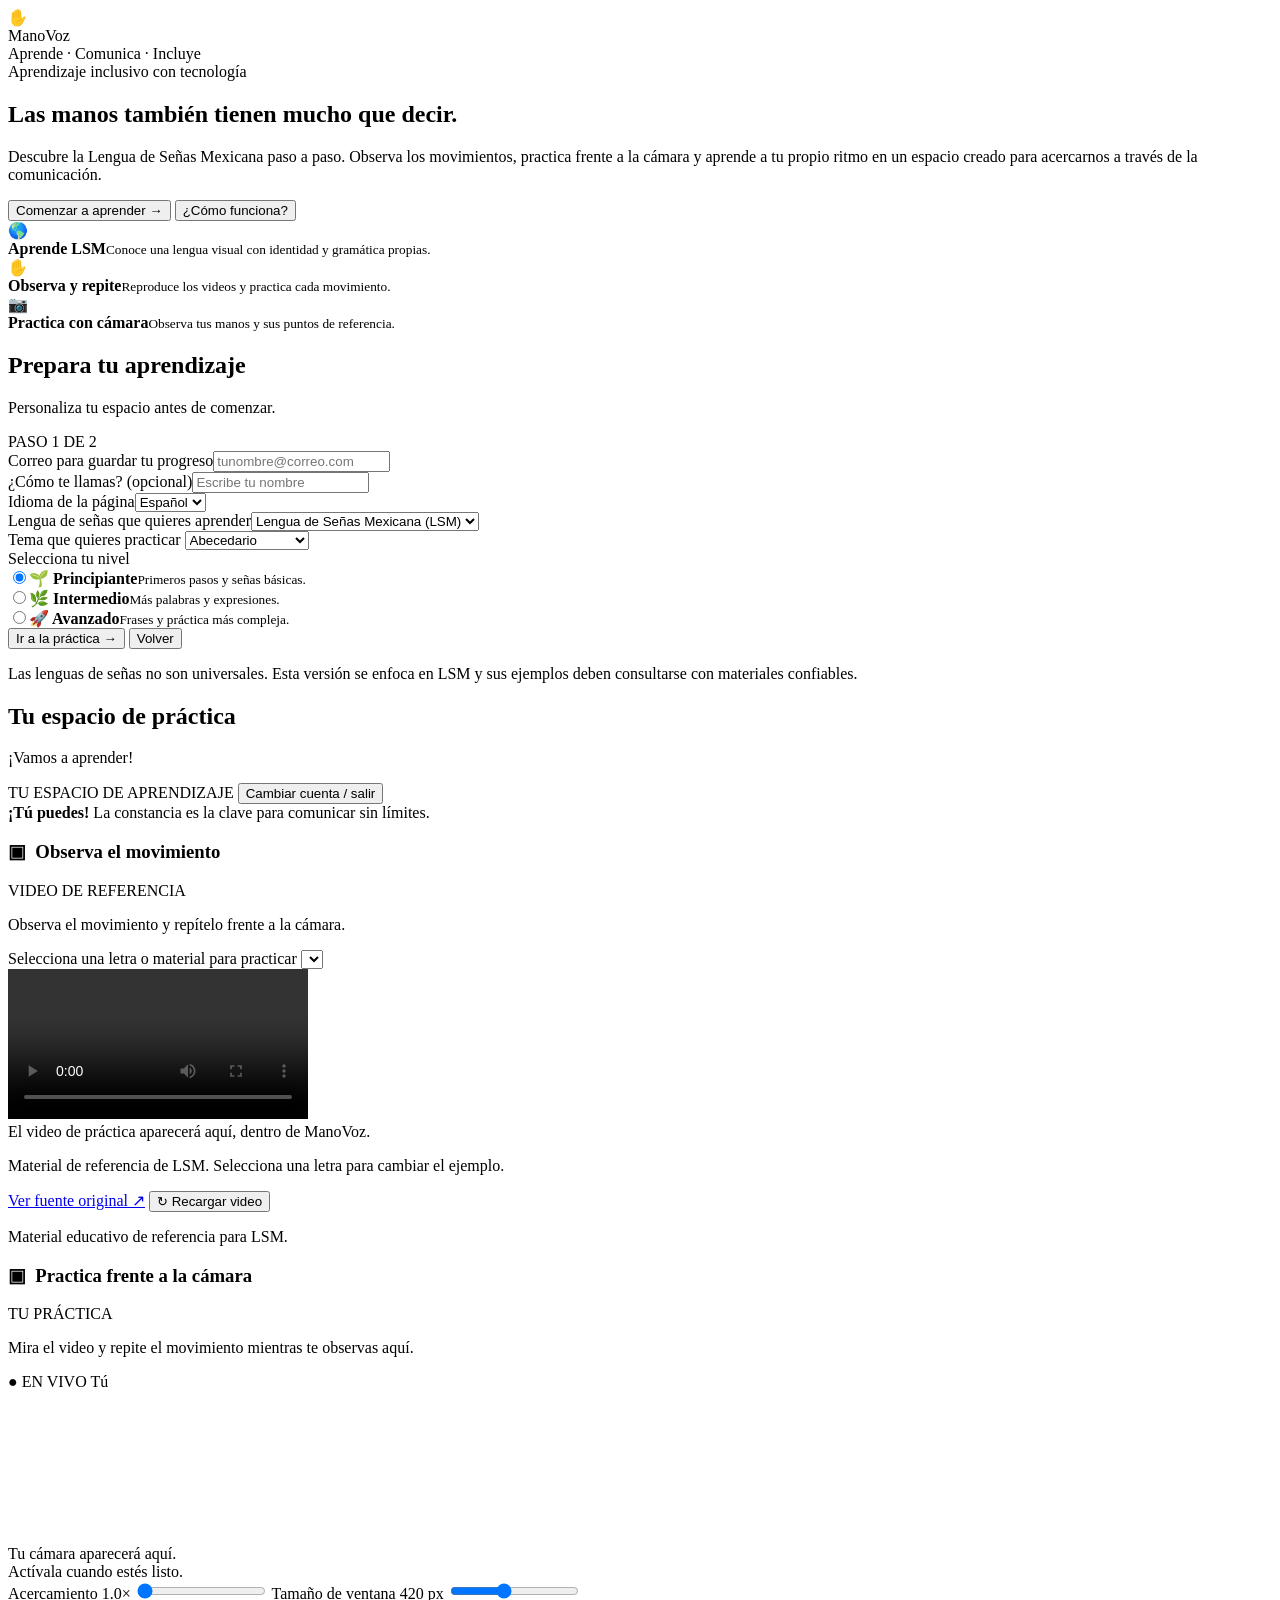
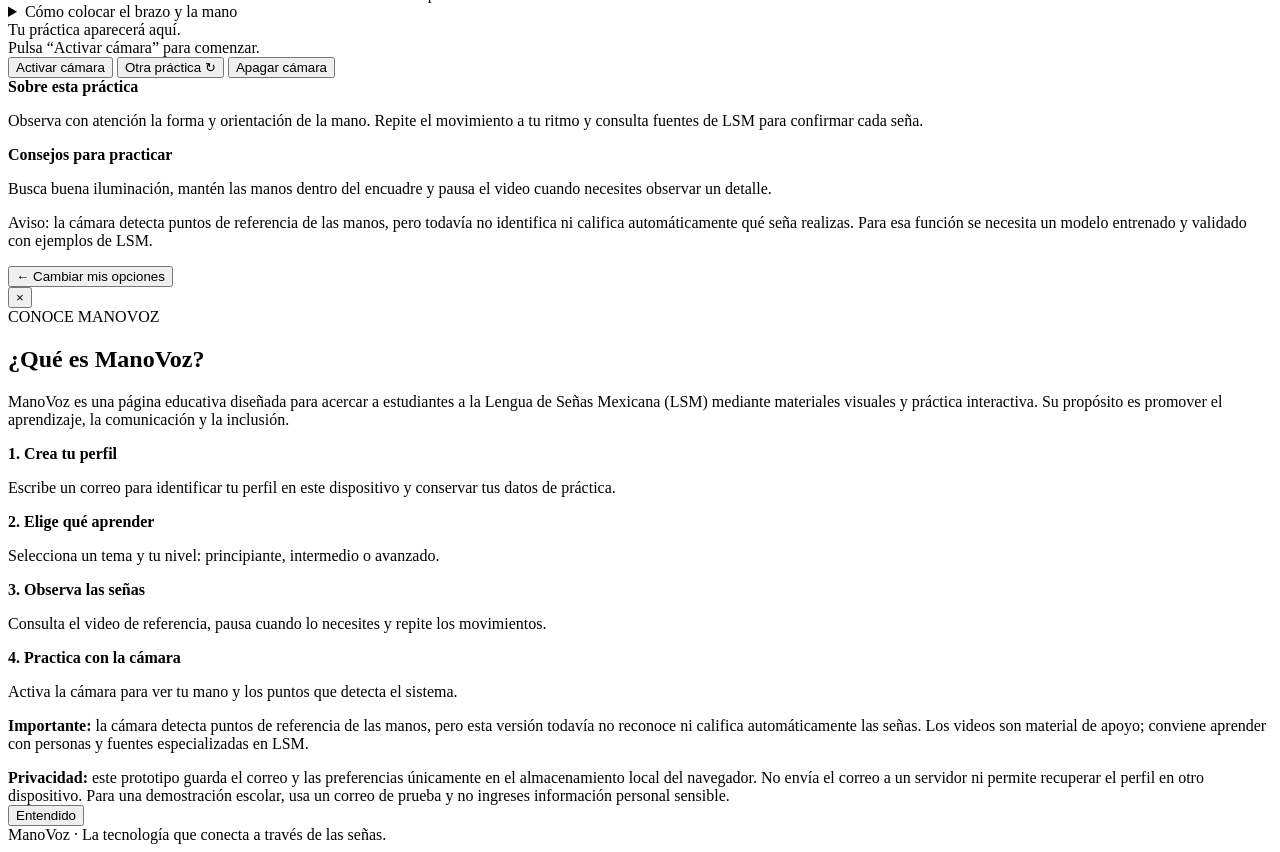
==== index.html @ ef433956 "Rename Index.html to index.html" ====
<!DOCTYPE html>
<html lang="es">
<head>
<meta charset="UTF-8">
<meta name="viewport" content="width=device-width, initial-scale=1.0">
<meta name="theme-color" content="#3B261B">
<title>ManoVoz | Aprende lengua de señas</title>
<link rel="stylesheet" href="estilos.css">
</head>
<body>
<!-- Todo el contenido de la página queda dentro de este bloque. -->
<main class="shell">

<header class="topbar">
  <div class="brand">
    <div class="brand-mark">✋</div>
    <div>Mano<span>Voz</span></div>
  </div>
  <div class="top-tag">Aprende · Comunica · Incluye</div>
</header>

<!-- Primera pantalla que ve quien entra a ManoVoz. -->
<section id="home" class="view">
  <div class="hero">
    <div class="eyebrow"><span class="dot"></span> Aprendizaje inclusivo con tecnología</div>
    <h1>Las manos también tienen <span>mucho que decir.</span></h1>
    <p class="hero-copy">Descubre la Lengua de Señas Mexicana paso a paso. Observa los movimientos, practica frente a la cámara y aprende a tu propio ritmo en un espacio creado para acercarnos a través de la comunicación.</p>
    <div class="hero-actions">
      <button class="btn btn-primary" id="goSetup">Comenzar a aprender <span>→</span></button>
      <button class="btn btn-ghost" id="howWorks">¿Cómo funciona?</button>
    </div>
  </div>

  <div class="hero-bottom">
    <div class="feature"><div class="feature-icon">🌎</div><div><strong>Aprende LSM</strong><small>Conoce una lengua visual con identidad y gramática propias.</small></div></div>
    <div class="feature"><div class="feature-icon">✋</div><div><strong>Observa y repite</strong><small>Reproduce los videos y practica cada movimiento.</small></div></div>
    <div class="feature"><div class="feature-icon">📷</div><div><strong>Practica con cámara</strong><small>Observa tus manos y sus puntos de referencia.</small></div></div>
  </div>
</section>

<!-- Los datos se piden aquí y se guardan en el navegador. -->
<section id="setup" class="panel view hidden">
  <div class="panel-head">
    <div><h2>Prepara tu aprendizaje</h2><p class="sub">Personaliza tu espacio antes de comenzar.</p></div>
    <span class="step-pill">PASO 1 DE 2</span>
  </div>

  <div class="form-grid">
    <div class="field"><label for="email">Correo para guardar tu progreso</label><input id="email" type="email" placeholder="tunombre@correo.com" autocomplete="email" required></div>
    <div class="field"><label for="name">¿Cómo te llamas? (opcional)</label><input id="name" type="text" placeholder="Escribe tu nombre" autocomplete="given-name"></div>
    <div class="field"><label for="uiLanguage">Idioma de la página</label><select id="uiLanguage"><option>Español</option><option>English</option></select></div>
    <div class="field"><label for="signLanguage">Lengua de señas que quieres aprender</label><select id="signLanguage"><option>Lengua de Señas Mexicana (LSM)</option></select></div>
    <div class="field"><label for="topic">Tema que quieres practicar</label>
      <select id="topic">
        <option>Abecedario</option>
        <option>Números</option>
        <option>Saludos</option>
        <option>Palabras básicas</option>
        <option>Frases</option>
      </select>
    </div>
  </div>

  <div class="level-block">
    <label class="level-title">Selecciona tu nivel</label>
    <div class="levels">
      <div class="level-option"><input type="radio" name="level" id="beginner" value="Principiante" checked><label for="beginner"><span><strong>🌱 Principiante</strong><small>Primeros pasos y señas básicas.</small></span></label></div>
      <div class="level-option"><input type="radio" name="level" id="intermediate" value="Intermedio"><label for="intermediate"><span><strong>🌿 Intermedio</strong><small>Más palabras y expresiones.</small></span></label></div>
      <div class="level-option"><input type="radio" name="level" id="advanced" value="Avanzado"><label for="advanced"><span><strong>🚀 Avanzado</strong><small>Frases y práctica más compleja.</small></span></label></div>
    </div>
  </div>

  <div class="actions-row">
    <button class="btn btn-primary" id="start">Ir a la práctica →</button>
    <button class="btn btn-ghost" id="backHome">Volver</button>
  </div>
  <p class="disclaimer">Las lenguas de señas no son universales. Esta versión se enfoca en LSM y sus ejemplos deben consultarse con materiales confiables.</p>
</section>

<!-- En esta sección se muestran el material y la cámara. -->
<section id="practice" class="view hidden">
  <div class="panel-head practice-head">
    <div><h2 id="practiceTitle">Tu espacio de práctica</h2><p class="sub" id="welcome">¡Vamos a aprender!</p></div>
    <div class="account-actions">
      <span class="step-pill">TU ESPACIO DE APRENDIZAJE</span>
      <button class="btn btn-ghost" id="changeAccount" type="button">Cambiar cuenta / salir</button>
    </div>
  </div>

  <div class="panel encouragement">
    <strong>¡Tú puedes!</strong>
    <span>La constancia es la clave para comunicar sin límites.</span>
  </div>

  <div class="learning-grid">
    <article class="guide-card reference-card">
      <div class="guide-head"><h3>▣ &nbsp;Observa el movimiento</h3><span class="tag">VIDEO DE REFERENCIA</span></div>
      <p class="guide-description" id="guideText">Observa el movimiento y repítelo frente a la cámara.</p>
      <div class="field reference-picker">
        <label for="practiceItem">Selecciona una letra o material para practicar</label>
        <select id="practiceItem" aria-label="Seleccionar material de LSM"></select>
      </div>
      <div class="resource-frame">
        <video id="referenceVideo" class="reference-video" controls playsinline preload="metadata">Tu navegador no puede reproducir este video.</video>
        <iframe id="referenceFrame" title="Video de aprendizaje de Lengua de Señas Mexicana" loading="lazy" allow="accelerometer; autoplay; clipboard-write; encrypted-media; gyroscope; picture-in-picture; web-share" referrerpolicy="strict-origin-when-cross-origin" allowfullscreen hidden></iframe>
        <div class="frame-fallback" id="frameFallback">El video de práctica aparecerá aquí, dentro de ManoVoz.</div>
      </div>
      <p class="demo-caption" id="demoCaption">Material de referencia de LSM. Selecciona una letra para cambiar el ejemplo.</p>
      <div class="demo-controls">
        <a class="btn btn-primary" id="openReference" href="https://www.educacionincluyente.org/" target="_blank" rel="noopener">Ver fuente original ↗</a>
        <button class="btn btn-ghost" id="reloadReference" type="button">↻ Recargar video</button>
      </div>
      <p class="source-credit" id="sourceCredit">Material educativo de referencia para LSM.</p>
    </article>

    <article class="camera-card call-card">
      <div class="guide-head"><h3>▣ &nbsp;Practica frente a la cámara</h3><span class="tag">TU PRÁCTICA</span></div>
      <p class="guide-description">Mira el video y repite el movimiento mientras te observas aquí.</p>
      <div class="camera-stage" id="cameraStage">
        <div class="call-label">● EN VIVO <span>Tú</span></div>
        <video id="video" autoplay playsinline muted></video>
        <canvas id="overlay"></canvas>
        <div id="placeholder" class="placeholder">Tu cámara aparecerá aquí.<br>Actívala cuando estés listo.</div>
      </div>
      <div class="camera-adjustments">
        <label for="cameraZoom">Acercamiento <output id="zoomValue">1.0×</output></label>
        <input id="cameraZoom" type="range" min="1" max="2.5" step="0.1" value="1">
        <label for="cameraHeight">Tamaño de ventana <output id="heightValue">420 px</output></label>
        <input id="cameraHeight" type="range" min="280" max="620" step="10" value="420">
      </div>
      <details class="position-guide">
        <summary>Cómo colocar el brazo y la mano</summary>
        <p>Procura mantener el hombro, el codo, la muñeca y la mano dentro del encuadre. La imagen es una referencia general; cada seña puede necesitar una posición distinta.</p>
        <img class="arm-guide" src="https://www.clipartmax.com/png/middle/43-434229_arm-clip-art.png" alt="Ilustración de un brazo doblado con la mano abierta y los dedos extendidos" loading="lazy">
        <a class="guide-image-link" href="https://www.clipartmax.com/png/middle/43-434229_arm-clip-art.png" target="_blank" rel="noopener">Abrir imagen para guardarla ↗</a>
        <small class="guide-image-credit">Imagen de referencia: <a href="https://www.clipartmax.com/middle/m2i8H7i8Z5G6H7H7_arm-clip-art/" target="_blank" rel="noopener">ClipartMax</a>.</small>
      </details>
      <div class="subtitle" id="subtitle" aria-live="polite">Tu práctica aparecerá aquí.</div>
      <div class="status" id="status">Pulsa “Activar cámara” para comenzar.</div>
      <div class="camera-actions">
        <button class="btn btn-primary" id="activate">Activar cámara</button>
        <button class="btn btn-ghost" id="newChallenge" type="button">Otra práctica ↻</button>
        <button class="btn btn-ghost" id="stop">Apagar cámara</button>
      </div>
    </article>
  </div>

  <div class="panel tips-panel">
    <div><strong>Sobre esta práctica</strong><p class="disclaimer">Observa con atención la forma y orientación de la mano. Repite el movimiento a tu ritmo y consulta fuentes de LSM para confirmar cada seña.</p></div>
    <div><strong>Consejos para practicar</strong><p class="disclaimer">Busca buena iluminación, mantén las manos dentro del encuadre y pausa el video cuando necesites observar un detalle.</p></div>
  </div>

  <p class="disclaimer">Aviso: la cámara detecta puntos de referencia de las manos, pero todavía no identifica ni califica automáticamente qué seña realizas. Para esa función se necesita un modelo entrenado y validado con ejemplos de LSM.</p>
  <button class="back-link" id="backSetup">← Cambiar mis opciones</button>
</section>

<div class="how-overlay hidden" id="howModal" role="dialog" aria-modal="true" aria-labelledby="howTitle">
  <section class="how-modal">
    <button class="how-close" id="closeHow" type="button" aria-label="Cerrar">×</button>
    <div class="eyebrow"><span class="dot"></span> CONOCE MANOVOZ</div>
    <h2 id="howTitle">¿Qué es ManoVoz?</h2>
    <p>ManoVoz es una página educativa diseñada para acercar a estudiantes a la Lengua de Señas Mexicana (LSM) mediante materiales visuales y práctica interactiva. Su propósito es promover el aprendizaje, la comunicación y la inclusión.</p>
    <div class="how-steps">
      <div class="how-step"><strong>1. Crea tu perfil</strong><p>Escribe un correo para identificar tu perfil en este dispositivo y conservar tus datos de práctica.</p></div>
      <div class="how-step"><strong>2. Elige qué aprender</strong><p>Selecciona un tema y tu nivel: principiante, intermedio o avanzado.</p></div>
      <div class="how-step"><strong>3. Observa las señas</strong><p>Consulta el video de referencia, pausa cuando lo necesites y repite los movimientos.</p></div>
      <div class="how-step"><strong>4. Practica con la cámara</strong><p>Activa la cámara para ver tu mano y los puntos que detecta el sistema.</p></div>
    </div>
    <p><strong>Importante:</strong> la cámara detecta puntos de referencia de las manos, pero esta versión todavía no reconoce ni califica automáticamente las señas. Los videos son material de apoyo; conviene aprender con personas y fuentes especializadas en LSM.</p>
    <div class="privacy-note"><strong>Privacidad:</strong> este prototipo guarda el correo y las preferencias únicamente en el almacenamiento local del navegador. No envía el correo a un servidor ni permite recuperar el perfil en otro dispositivo. Para una demostración escolar, usa un correo de prueba y no ingreses información personal sensible.</div>
    <div class="actions-row"><button class="btn btn-primary" id="understoodHow" type="button">Entendido</button></div>
  </section>
</div>

<footer>ManoVoz · La tecnología que conecta a través de las señas.</footer>
</main>

<script type="module">
function obtenerElemento(id) {
  return document.getElementById(id);
}
let camara = null;
let detectorManos = null;
let detectorBrazos = null;
let animacion = 0;
const secciones = ["home", "setup", "practice"];
const letras = "ABCDEFGHIJKLMNOPQRSTUVWXYZ".split("");

// Los videos se organizan por tema para que sea más sencillo cambiarlos.
const materiales={
 "Abecedario":{
   kind:"mp4",
   label:"Abecedario en LSM",
   video:"https://www.educacionincluyente.org/wp-content/uploads/2019/10/Video-ABC.mp4",
   url:"https://www.educacionincluyente.org/",
   caption:"Video del abecedario en Lengua de Señas Mexicana. El video muestra el alfabeto completo; selecciona una letra para enfocarte en ella.",
   credit:"Video: Educación Incluyente, A.C. · Abecedario en Lengua de Señas Mexicana."
 },
 "Números":{
   kind:"youtube",
   label:"Números en LSM",
   video:"1pLA_oJwCmw",
   url:"https://www.youtube.com/watch?v=1pLA_oJwCmw",
   caption:"Video de números en Lengua de Señas Mexicana. Observa y pausa para repetir cada ejemplo.",
   credit:"Video: ¡Aprende Lengua de Señas Mexicana! · Números del 1 al millón."
 },
 "Saludos":{
   kind:"mp4",
   label:"Saludos en LSM",
   video:"https://www.educacionincluyente.org/wp-content/uploads/2022/02/Saludos-en-LSM.mp4",
   url:"https://www.educacionincluyente.org/",
   caption:"Video de saludos y expresiones cotidianas en LSM: observa cada seña y repítela frente a la cámara.",
   credit:"Video: Educación Incluyente, A.C. · Saludos en LSM."
 },
 "Palabras básicas":{
   kind:"mp4",
   label:"Expresiones básicas en LSM",
   video:"https://www.educacionincluyente.org/wp-content/uploads/2022/02/Saludos-en-LSM.mp4",
   url:"https://www.educacionincluyente.org/",
   caption:"Para comenzar, practica expresiones básicas de cortesía y comunicación. Este material incluye saludos y expresiones cotidianas.",
   credit:"Video: Educación Incluyente, A.C. · Saludos en LSM."
 },
 "Frases":{
   kind:"mp4",
   label:"Frases y expresiones en LSM",
   video:"https://www.educacionincluyente.org/wp-content/uploads/2022/02/Saludos-en-LSM.mp4",
   url:"https://www.educacionincluyente.org/",
   caption:"Practica las expresiones del video. Puedes pausar, repetir y observarte al mismo tiempo en la cámara.",
   credit:"Video: Educación Incluyente, A.C. · Saludos en LSM."
 }
};

// Retos de texto para practicar. No representan una lectura automática de la cámara.
const retosPorTema={
 "Abecedario":letras,
 "Números":["1","2","3","4","5","6","7","8","9","10"],
 "Saludos":["HOLA","BUENOS DÍAS","BUENAS TARDES","BUENAS NOCHES","ADIÓS"],
 "Palabras básicas":["GRACIAS","POR FAVOR","AGUA","CASA","AMIGO/A"],
 "Frases":["¿CÓMO ESTÁS?","MI NOMBRE ES…","MUCHO GUSTO","¿CÓMO TE LLAMAS?"]
};

// Solo una de estas pantallas queda visible a la vez.
function show(id){
  secciones.forEach(v=>obtenerElemento(v).classList.toggle("hidden",v!==id));
  window.scrollTo({top:0,behavior:"smooth"});
}

// Actualiza el video y el texto cuando se cambia el tema.
function mostrarReto(valor){
  const tema=obtenerElemento("topic").value;
  const nombre=tema==="Abecedario"?"Letra":"Reto";
  obtenerElemento("subtitle").textContent=nombre+": "+valor;
  obtenerElemento("guideText").textContent="Toma el video como apoyo y practica este reto frente a la cámara. No todos los retos tienen un clip individual.";
}

function renderReference(){
  const topic=obtenerElemento("topic").value;
  const data=materiales[topic]||materiales["Abecedario"];
  const picker=obtenerElemento("practiceItem");
  const previous=picker.value;
  const opciones=[...(retosPorTema[topic]||retosPorTema["Abecedario"])];
  if(topic==="Saludos"||topic==="Palabras básicas"||topic==="Frases"){
    opciones.sort((a,b)=>a.localeCompare(b,"es",{sensitivity:"base"}));
  }

  picker.innerHTML="";
  opciones.forEach(valor=>{
    const option=document.createElement("option");
    option.value=valor;
    option.textContent=topic==="Abecedario"?"Letra "+valor:valor;
    picker.appendChild(option);
  });

  // Mantiene la opción anterior si existe; de lo contrario elige una al azar.
  picker.value=opciones.includes(previous)
    ? previous
    : opciones[Math.floor(Math.random()*opciones.length)];

  const video=obtenerElemento("referenceVideo");
  const frameEl=obtenerElemento("referenceFrame");
  obtenerElemento("openReference").href=data.url;
  obtenerElemento("frameFallback").textContent="Si el video no carga, revisa tu conexión a internet o abre la fuente original.";

  if(data.kind==="mp4"){
    frameEl.hidden=true;
    frameEl.src="about:blank";
    video.hidden=false;
    video.src=data.video;
    video.load();
  }else{
    video.pause();
    video.removeAttribute("src");
    video.load();
    video.hidden=true;
    frameEl.hidden=false;
    frameEl.src="https://www.youtube-nocookie.com/embed/"+data.video+"?rel=0";
  }

  const item=picker.value;
  obtenerElemento("demoCaption").textContent=data.caption;
  obtenerElemento("sourceCredit").textContent=data.credit;
  mostrarReto(item);
}
try{
  const saved=JSON.parse(localStorage.getItem("manovoz_perfil")||"null");
  if(saved){
    obtenerElemento("email").value=saved.email||"";
    obtenerElemento("name").value=saved.name||"";
    if(saved.language)obtenerElemento("signLanguage").value=saved.language;
    if(saved.topic)obtenerElemento("topic").value=saved.topic;
    const levelInput=document.querySelector('input[name="level"][value="'+saved.level+'"]');
    if(levelInput)levelInput.checked=true;
  }
}catch(e){}

// Coloca en pantalla las opciones que eligió la persona.
function enterPractice(profile){
  obtenerElemento("email").value=profile.email||"";
  obtenerElemento("name").value=profile.name||"";
  if(profile.language)obtenerElemento("signLanguage").value=profile.language;
  if(profile.topic)obtenerElemento("topic").value=profile.topic;

  const levelInput=document.querySelector('input[name="level"][value="'+(profile.level||"Principiante")+'"]');
  if(levelInput)levelInput.checked=true;

  const language=profile.language||obtenerElemento("signLanguage").value;
  const level=profile.level||"Principiante";
  const topic=profile.topic||obtenerElemento("topic").value;

  obtenerElemento("practiceTitle").textContent="Práctica: "+topic;
  obtenerElemento("welcome").textContent=(profile.name?"¡Hola, "+profile.name+"! ":"¡Comencemos! ")+"Elegiste "+language+" · Nivel "+level+".";
  renderReference();
  show("practice");
}

obtenerElemento("goSetup").onclick=()=>{
  let saved=null;
  try{saved=JSON.parse(localStorage.getItem("manovoz_perfil")||"null")}catch(e){}
  if(saved&&saved.email)enterPractice(saved);
  else show("setup");
};

obtenerElemento("changeAccount").onclick=async()=>{
  await stopCamera();
  try{
    localStorage.removeItem("manovoz_perfil");
    localStorage.removeItem("manovoz_ultimo_correo");
  } catch (error) { /* Si el navegador no permite guardar, la página puede continuar. */ }
  obtenerElemento("email").value="";
  obtenerElemento("name").value="";
  obtenerElemento("topic").value="Abecedario";
  obtenerElemento("signLanguage").selectedIndex=0;
  const beginner=document.querySelector('input[name="level"][value="Principiante"]');
  if(beginner)beginner.checked=true;
  show("setup");
  obtenerElemento("email").focus();
};

function openHow(){
  obtenerElemento("howModal").classList.remove("hidden");
  obtenerElemento("closeHow").focus();
}
function closeHow(){
  obtenerElemento("howModal").classList.add("hidden");
  obtenerElemento("howWorks").focus();
}

obtenerElemento("howWorks").onclick=openHow;
obtenerElemento("closeHow").onclick=closeHow;
obtenerElemento("understoodHow").onclick=closeHow;
obtenerElemento("howModal").addEventListener("click",e=>{
  if(e.target===obtenerElemento("howModal"))closeHow();
});
document.addEventListener("keydown",e=>{
  if(e.key==="Escape"&&!obtenerElemento("howModal").classList.contains("hidden"))closeHow();
});

obtenerElemento("backHome").onclick=()=>show("home");
obtenerElemento("topic").addEventListener("change",renderReference);

obtenerElemento("practiceItem").addEventListener("change",()=>{
  mostrarReto(obtenerElemento("practiceItem").value);
});

obtenerElemento("newChallenge").onclick=()=>{
  const picker=obtenerElemento("practiceItem");
  const opciones=Array.from(picker.options).map(option=>option.value);
  if(!opciones.length)return;

  let siguiente=opciones[Math.floor(Math.random()*opciones.length)];
  if(opciones.length>1){
    while(siguiente===picker.value){
      siguiente=opciones[Math.floor(Math.random()*opciones.length)];
    }
  }
  picker.value=siguiente;
  mostrarReto(siguiente);
};

obtenerElemento("reloadReference").onclick=()=>renderReference();

obtenerElemento("start").onclick=()=>{
  const email=obtenerElemento("email").value.trim().toLowerCase();
  if(!email||!obtenerElemento("email").checkValidity()){
    obtenerElemento("email").reportValidity();
    obtenerElemento("email").focus();
    return;
  }

  const name=obtenerElemento("name").value.trim();
  const language=obtenerElemento("signLanguage").value;
  const level=document.querySelector('input[name="level"]:checked').value;
  const topic=obtenerElemento("topic").value;
  const profile={email,name,language,level,topic,lastVisit:new Date().toISOString()};

  try{
    localStorage.setItem("manovoz_perfil",JSON.stringify(profile));
    localStorage.setItem("manovoz_ultimo_correo",email);
  }catch(e){
    alert("No se pudo guardar el perfil en este navegador. Puedes continuar, pero los datos podrían no conservarse.");
  }

  enterPractice(profile);
};

obtenerElemento("backSetup").onclick=async()=>{
  await stopCamera();
  show("setup");
};

function status(t){obtenerElemento("status").textContent=t}

// Detiene la cámara y también limpia el dibujo de los puntos.
async function stopCamera(){
  if(animacion)cancelAnimationFrame(animacion);
  animacion=0;
  if(camara)camara.getTracks().forEach(t=>t.stop());
  camara=null;
  obtenerElemento("video").srcObject=null;
  obtenerElemento("placeholder").classList.remove("hidden");
  obtenerElemento("overlay").width=1;
  obtenerElemento("overlay").height=1;
  if(obtenerElemento("practiceItem").value)mostrarReto(obtenerElemento("practiceItem").value);else obtenerElemento("subtitle").textContent="Elige un reto para comenzar.";
}

obtenerElemento("stop").onclick=stopCamera;

// Estos controles cambian solo el encuadre que se muestra en pantalla.
obtenerElemento("cameraZoom").addEventListener("input",e=>{
  const zoom=Number(e.target.value);
  obtenerElemento("cameraStage").style.setProperty("--camera-zoom",String(zoom));
  obtenerElemento("zoomValue").textContent=zoom.toFixed(1)+"×";
});
obtenerElemento("cameraHeight").addEventListener("input",e=>{
  const height=Number(e.target.value);
  obtenerElemento("cameraStage").style.height=height+"px";
  obtenerElemento("heightValue").textContent=height+" px";
});

obtenerElemento("activate").onclick=async()=>{
  await stopCamera();

  if(!navigator.mediaDevices?.getUserMedia){
    status("No se puede solicitar la cámara desde esta dirección. Abre la página mediante HTTPS o localhost; abrir el archivo directamente puede bloquearla.");
    return;
  }
  if(!window.isSecureContext){
    status("Esta dirección no es segura para usar la cámara. Abre ManoVoz desde HTTPS o localhost.");
    return;
  }

  try{
    status("Solicitando permiso para usar la cámara…");
    camara=await navigator.mediaDevices.getUserMedia({
      audio:false,
      video:{facingMode:"user",width:{ideal:1280},height:{ideal:720}}
    });
    obtenerElemento("video").srcObject=camara;
    await obtenerElemento("video").play();
    obtenerElemento("placeholder").classList.add("hidden");
    mostrarReto(obtenerElemento("practiceItem").value);
    status("Cámara conectada. Cargando detector de manos…");
    await loadDetector();
    if(detectorManos)detect();
  }catch(e){
    let msg="No se pudo abrir la cámara.";
    if(["NotAllowedError","PermissionDeniedError"].includes(e.name))msg="El acceso fue bloqueado. Revisa el permiso de cámara de este sitio en Chrome y los ajustes de privacidad de Android.";
    if(e.name==="NotFoundError")msg="No se encontró una cámara disponible.";
    if(e.name==="NotReadableError")msg="La cámara podría estar ocupada por otra aplicación. Cierra otras apps que la usen.";
    status(msg+" ("+(e.name||"Error")+")");
    obtenerElemento("subtitle").textContent="No se pudo activar la cámara.";
  }
};

// Esta herramienta encuentra puntos de la mano; no interpreta señas completas.
async function loadDetector(){
  try{
    const vision=await import("https://cdn.jsdelivr.net/npm/@mediapipe/tasks-vision@0.10.14");
    const files=await vision.FilesetResolver.forVisionTasks(
      "https://cdn.jsdelivr.net/npm/@mediapipe/tasks-vision@0.10.14/wasm"
    );

    try{
      detectorManos=await vision.HandLandmarker.createFromOptions(files,{
        baseOptions:{
          modelAssetPath:"https://storage.googleapis.com/mediapipe-models/hand_landmarker/hand_landmarker/float16/1/hand_landmarker.task",
          delegate:"GPU"
        },
        runningMode:"VIDEO",
        numHands:2
      });
    }catch(error){
      detectorManos=null;
    }

    try{
      detectorBrazos=await vision.PoseLandmarker.createFromOptions(files,{
        baseOptions:{
          modelAssetPath:"https://storage.googleapis.com/mediapipe-models/pose_landmarker/pose_landmarker_lite/float16/1/pose_landmarker_lite.task",
          delegate:"GPU"
        },
        runningMode:"VIDEO",
        numPoses:1
      });
    }catch(error){
      detectorBrazos=null;
    }

    if(detectorManos||detectorBrazos){
      const partes=[];
      if(detectorManos)partes.push("manos");
      if(detectorBrazos)partes.push("brazos");
      status("Detector listo: se están localizando "+partes.join(" y ")+". No reconoce señas completas.");
    }else{
      status("No se pudieron cargar los detectores. Revisa tu conexión a internet.");
    }
  }catch(e){
    status("No se pudo cargar MediaPipe. Revisa tu conexión a internet.");
  }
}

// Se repite mientras la cámara está encendida para actualizar los puntos.
function detect(){
  if(!camara)return;
  const v=obtenerElemento("video");
  const c=obtenerElemento("overlay");
  const ctx=c.getContext("2d");

  if(v.readyState>=2&&(detectorManos||detectorBrazos)){
    if(c.width!==v.videoWidth||c.height!==v.videoHeight){
      c.width=v.videoWidth;
      c.height=v.videoHeight;
    }
    ctx.clearRect(0,0,c.width,c.height);

    try{
      // Puntos de las manos y líneas de los dedos.
      const tiempo=performance.now();
      const resultadoManos=detectorManos
        ? detectorManos.detectForVideo(v,tiempo).landmarks||[]
        : [];
      const resultadoBrazos=detectorBrazos
        ? detectorBrazos.detectForVideo(v,tiempo).landmarks||[]
        : [];

      if(detectorManos){
        const hands=resultadoManos;
        hands.forEach(points=>{
          ctx.fillStyle="#F4EBDD";
          ctx.strokeStyle="#AA6547";
          ctx.lineWidth=3;

          const dentro=(p)=>p&&p.x>=0&&p.x<=1&&p.y>=0&&p.y<=1;
          points.forEach(p=>{
            if(!dentro(p))return;
            ctx.beginPath();
            ctx.arc(p.x*c.width,p.y*c.height,5,0,Math.PI*2);
            ctx.fill();
          });

          [[0,1],[1,2],[2,3],[3,4],[0,5],[5,6],[6,7],[7,8],[5,9],[9,10],[10,11],[11,12],[9,13],[13,14],[14,15],[15,16],[13,17],[17,18],[18,19],[19,20],[0,17]].forEach(([a,b])=>{
            if(!dentro(points[a])||!dentro(points[b]))return;
            ctx.beginPath();
            ctx.moveTo(points[a].x*c.width,points[a].y*c.height);
            ctx.lineTo(points[b].x*c.width,points[b].y*c.height);
            ctx.stroke();
          });
        });
      }

      // PoseLandmarker ubica hombros, codos y muñecas para mostrar los brazos.
      if(detectorBrazos){
        const poses=resultadoBrazos;
        poses.forEach(pose=>{
          const segmentos=[[11,13],[13,15],[12,14],[14,16]];
          ctx.strokeStyle="#E8B887";
          ctx.fillStyle="#FFF9F0";
          ctx.lineWidth=6;
          ctx.lineCap="round";

          segmentos.forEach(([a,b])=>{
            const inicio=pose[a];
            const fin=pose[b];
            const visible=(p)=>p&&(p.visibility??1)>0.45&&p.x>=0&&p.x<=1&&p.y>=0&&p.y<=1;
            if(visible(inicio)&&visible(fin)){
              ctx.beginPath();
              ctx.moveTo(inicio.x*c.width,inicio.y*c.height);
              ctx.lineTo(fin.x*c.width,fin.y*c.height);
              ctx.stroke();
            }
          });

          [11,12,13,14,15,16].forEach(i=>{
            const punto=pose[i];
            if(punto&&(punto.visibility??1)>0.45&&punto.x>=0&&punto.x<=1&&punto.y>=0&&punto.y<=1){
              ctx.beginPath();
              ctx.arc(punto.x*c.width,punto.y*c.height,7,0,Math.PI*2);
              ctx.fill();
            }
          });
        });
      }

      const manos=resultadoManos.length;
      const brazos=resultadoBrazos.length;
      status((manos?"Manos localizadas. ":"")+(brazos?"Brazos localizados. ":"")+
        (manos||brazos?"Los puntos son referencias visuales, no evaluación de la seña.":"Acércate un poco y procura que tus hombros, brazos y manos queden dentro de la imagen."));
    }catch(e){
      status("No se pudo actualizar el seguimiento. Intenta acomodarte frente a la cámara.");
    }
  }

  animacion=requestAnimationFrame(detect);
}
</script>
</body>
</html>
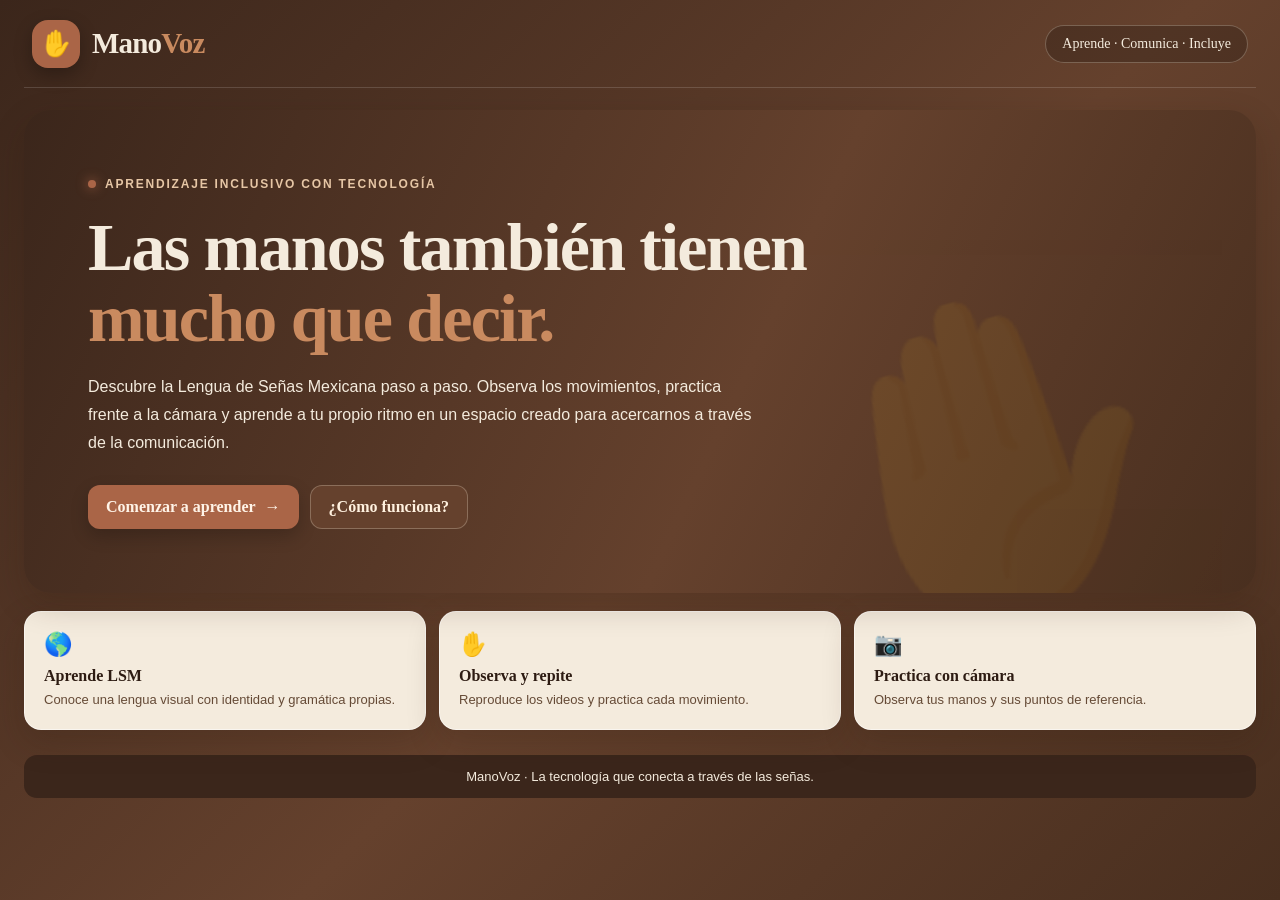
==== commit 18c9038d: "Update index.html" ====
--- a/index.html
+++ b/index.html
@@ -5,7 +5,7 @@
 <meta name="viewport" content="width=device-width, initial-scale=1.0">
 <meta name="theme-color" content="#3B261B">
 <title>ManoVoz | Aprende lengua de señas</title>
-<link rel="stylesheet" href="estilos.css">
+<link rel="stylesheet" href="ManoVoz.css">
 </head>
 <body>
 <!-- Todo el contenido de la página queda dentro de este bloque. -->
--- a/ManoVoz.css
+++ b/ManoVoz.css
@@ -0,0 +1,880 @@
+/* Colores que se usan en distintas partes del diseño. */
+:root {
+  --soil: #3B261B;
+  --roman: #65412D;
+  --wood: #805638;
+  --terra: #AA6547;
+  --ivory: #F4EBDD;
+  --cream: #F4EBDD;
+  --paper: #E9D8C0;
+  --ink: #2D1B12;
+  --muted: #654A36;
+  --line: rgba(73,47,31,.18);
+  --shadow: 0 12px 32px rgba(47,27,15,.22);
+}
+
+* {
+  box-sizing: border-box;
+}
+
+html {
+  scroll-behavior: smooth;
+}
+
+body {
+  margin: 0;
+  min-height: 100vh;
+  background: linear-gradient(135deg,#3B261B,#65412D 55%,#492F1F);
+  color: var(--ink);
+  font-family: Georgia,"Times New Roman",serif;
+}
+
+button,input,select {
+  font: inherit;
+}
+
+button {
+  cursor: pointer;
+}
+
+/* Ancho máximo y margen general de la página. */
+.shell {
+  width: min(1500px,100%);
+  margin: auto;
+  padding: 0 24px 24px;
+}
+
+.topbar {
+  height: 88px;
+  display: flex;
+  align-items: center;
+  justify-content: space-between;
+  gap: 16px;
+  padding: 0 8px;
+  border-bottom: 1px solid #ffffff25;
+  margin-bottom: 22px;
+}
+
+.brand {
+  display: flex;
+  align-items: center;
+  gap: 12px;
+  font-weight: 900;
+  font-size: 29px;
+  color: var(--cream);
+  letter-spacing: -.8px;
+}
+
+.brand-mark {
+  width: 48px;
+  height: 48px;
+  border-radius: 16px;
+  background: var(--terra);
+  display: grid;
+  place-items: center;
+  color: #fff0dc;
+  font-size: 25px;
+  box-shadow: 0 7px 18px #0004;
+}
+
+.brand span {
+  color: #C98A5F;
+}
+
+.top-tag {
+  color: var(--cream);
+  font-size: 14px;
+  background: #0003;
+  border: 1px solid #f3e7d544;
+  border-radius: 999px;
+  padding: 10px 16px;
+}
+
+.view {
+  animation: appear .3s ease both;
+}
+
+@keyframes appear {
+  from {opacity:0;transform:translateY(7px)}
+  to {opacity:1;transform:translateY(0)}
+}
+
+/* Portada principal. */
+.hero {
+  position: relative;
+  overflow: hidden;
+  border-radius: 27px;
+  padding: clamp(28px,5vw,64px);
+  background: linear-gradient(115deg,#3B261B 0%,#65412D 58%,#492F1F 100%);
+  color: var(--cream);
+  box-shadow: var(--shadow);
+}
+
+.hero:after {
+  content: "✋";
+  position: absolute;
+  right: 6%;
+  bottom: -38px;
+  font-size: clamp(150px,23vw,300px);
+  opacity: .08;
+  transform: rotate(-15deg);
+}
+
+.eyebrow {
+  display: inline-flex;
+  align-items: center;
+  gap: 9px;
+  color: #E6C6A5;
+  font: 700 12px Arial,sans-serif;
+  letter-spacing: 1.8px;
+  text-transform: uppercase;
+}
+
+.dot {
+  width: 8px;
+  height: 8px;
+  border-radius: 50%;
+  background: var(--terra);
+  box-shadow: 0 0 12px var(--terra);
+}
+
+.hero h1 {
+  font-size: clamp(38px,6vw,68px);
+  line-height: 1.04;
+  letter-spacing: -1.8px;
+  max-width: 740px;
+  margin: 20px 0;
+}
+
+.hero h1 span {
+  color: #C98A5F;
+}
+
+.hero-copy {
+  color: var(--cream);
+  font: 16px/1.75 Arial,sans-serif;
+  max-width: 670px;
+  margin-bottom: 28px;
+}
+
+.hero-actions {
+  display: flex;
+  flex-wrap: wrap;
+  gap: 11px;
+  position: relative;
+  z-index: 1;
+}
+
+.btn {
+  display: inline-flex;
+  justify-content: center;
+  align-items: center;
+  gap: 9px;
+  border: 0;
+  border-radius: 12px;
+  padding: 12px 18px;
+  font-weight: 700;
+  text-decoration: none;
+  transition: transform .18s,filter .18s,background .18s;
+}
+
+.btn:hover {
+  transform: translateY(-2px);
+  filter: brightness(1.06);
+}
+
+.btn-primary {
+  background: var(--terra);
+  color: #fff4e8;
+  box-shadow: 0 7px 18px #0003;
+}
+
+.btn-ghost {
+  background: var(--roman);
+  color: #fff1df;
+  border: 1px solid #f3e7d544;
+}
+
+.hero-bottom {
+  display: grid;
+  grid-template-columns: repeat(3,1fr);
+  gap: 13px;
+  margin-top: 18px;
+}
+
+.feature {
+  background: var(--cream);
+  border: 1px solid #fff8;
+  border-radius: 17px;
+  padding: 19px;
+  color: var(--ink);
+  box-shadow: var(--shadow);
+}
+
+.feature-icon {
+  font-size: 23px;
+  margin-bottom: 9px;
+}
+
+.feature strong {
+  display: block;
+  font-size: 16px;
+  margin-bottom: 5px;
+}
+
+.feature small {
+  color: var(--muted);
+  font: 13px/1.5 Arial,sans-serif;
+}
+
+.panel {
+  background: var(--cream);
+  border: 1px solid #fff8;
+  border-radius: 23px;
+  padding: clamp(18px,3vw,30px);
+  box-shadow: var(--shadow);
+  margin-top: 18px;
+}
+
+.panel-head {
+  display: flex;
+  align-items: flex-start;
+  justify-content: space-between;
+  gap: 15px;
+  margin-bottom: 22px;
+}
+
+.panel h2 {
+  font-size: clamp(23px,3vw,30px);
+  margin: 0 0 7px;
+  color: var(--soil);
+}
+
+.sub {
+  color: var(--muted);
+  margin: 0;
+  line-height: 1.55;
+  font: 14px/1.55 Arial,sans-serif;
+}
+
+.step-pill {
+  white-space: nowrap;
+  border: 1px solid #AA654755;
+  border-radius: 999px;
+  padding: 8px 12px;
+  color: var(--wood);
+  font: 700 11px Arial,sans-serif;
+  letter-spacing: .7px;
+}
+
+.form-grid {
+  display: grid;
+  grid-template-columns: repeat(2,minmax(0,1fr));
+  gap: 17px;
+}
+
+.field label {
+  display: block;
+  font: 700 13px Arial,sans-serif;
+  color: var(--wood);
+  margin: 0 0 8px;
+}
+
+.field input,
+.field select {
+  width: 100%;
+  min-height: 48px;
+  padding: 12px 14px;
+  border: 1px solid #70533655;
+  border-radius: 11px;
+  background: #FFF9F0;
+  color: var(--soil);
+  outline: none;
+}
+
+.field input:focus,
+.field select:focus {
+  border-color: var(--terra);
+  box-shadow: 0 0 0 3px #AA654722;
+}
+
+.level-block {
+  margin-top: 20px;
+}
+
+.level-title {
+  display: block;
+  color: var(--wood);
+  font: 700 13px Arial,sans-serif;
+  margin-bottom: 9px;
+}
+
+.levels {
+  display: grid;
+  grid-template-columns: repeat(3,1fr);
+  gap: 11px;
+}
+
+.level-option {
+  position: relative;
+}
+
+.level-option input {
+  position: absolute;
+  opacity: 0;
+  pointer-events: none;
+}
+
+.level-option label {
+  display: block;
+  height: 100%;
+  border: 1px solid #70533655;
+  border-radius: 14px;
+  padding: 15px;
+  background: #FFF9F0;
+  cursor: pointer;
+  transition: .2s;
+}
+
+.level-option label strong {
+  display: block;
+  margin-bottom: 5px;
+  color: var(--soil);
+}
+
+.level-option label small {
+  color: var(--muted);
+  font: 12px/1.4 Arial,sans-serif;
+}
+
+.level-option input:checked+label {
+  border-color: var(--terra);
+  background: #EFD6C1;
+  box-shadow: inset 0 0 0 1px #AA654755;
+}
+
+.actions-row {
+  display: flex;
+  gap: 10px;
+  flex-wrap: wrap;
+  margin-top: 22px;
+}
+
+/* Video de ejemplo y cámara, uno junto al otro en pantallas grandes. */
+.learning-grid {
+  display: grid;
+  grid-template-columns: minmax(0,1fr) minmax(300px,.9fr);
+  gap: 16px;
+  margin-top: 16px;
+}
+
+.guide-card,
+.camera-card {
+  background: #FFF9F0;
+  border: 1px solid #7053362c;
+  border-radius: 18px;
+  padding: 17px;
+  min-width: 0;
+  box-shadow: 0 6px 18px #0002;
+}
+
+.guide-head {
+  display: flex;
+  align-items: center;
+  justify-content: space-between;
+  gap: 10px;
+  margin-bottom: 8px;
+}
+
+.guide-head h3,
+.camera-card h3 {
+  font-size: 18px;
+  margin: 0;
+  color: var(--soil);
+}
+
+.tag {
+  font: 700 10px Arial,sans-serif;
+  letter-spacing: .7px;
+  color: #8C4D2D;
+  background: #F0D8C5;
+  border: 1px solid #AA654744;
+  padding: 6px 9px;
+  border-radius: 999px;
+}
+
+.guide-description {
+  color: var(--muted);
+  font: 13px/1.5 Arial,sans-serif;
+  margin: 7px 0 12px;
+}
+
+.reference-picker {
+  margin: 10px 0 12px;
+}
+
+.resource-frame {
+  position: relative;
+  min-height: 0;
+  border: 1px solid #70533644;
+  border-radius: 14px;
+  overflow: hidden;
+  background: #2F1D14;
+}
+
+.resource-frame iframe {
+  display: block;
+  width: 100%;
+  height: auto;
+  aspect-ratio: 4/3;
+  border: 0;
+  background: #2F1D14;
+}
+
+.reference-video {
+  display: block;
+  width: 100%;
+  height: auto;
+  aspect-ratio: 4/3;
+  max-height: none;
+  object-fit: contain;
+  background: #2F1D14;
+}
+
+.resource-frame iframe[hidden],
+.resource-frame video[hidden] {
+  display: none !important;
+}
+
+.frame-fallback {
+  padding: 10px 14px;
+  color: var(--soil);
+  font: 12px Arial,sans-serif;
+  background: var(--paper);
+}
+
+.source-credit {
+  font: 11px/1.5 Arial,sans-serif;
+  color: var(--muted);
+  margin: 10px 0 0;
+}
+
+.demo-caption {
+  font: 12px/1.5 Arial,sans-serif;
+  color: var(--muted);
+  text-align: center;
+  margin: 10px 0 0;
+}
+
+.demo-controls {
+  display: flex;
+  align-items: center;
+  justify-content: space-between;
+  gap: 10px;
+  margin-top: 12px;
+  flex-wrap: wrap;
+}
+
+.demo-controls button,
+.demo-controls .btn {
+  padding: 9px 12px;
+  font-size: 12px;
+}
+
+/* Aquí se coloca el video de la cámara y el dibujo de las manos. */
+.camera-stage {
+  position: relative;
+  min-height: 235px;
+  aspect-ratio: 4/3;
+  background: #2F1D14;
+  border-radius: 14px;
+  overflow: hidden;
+  display: grid;
+  place-items: center;
+}
+
+video {
+  width: 100%;
+  max-height: 350px;
+  object-fit: cover;
+  transform: scaleX(-1);
+  display: block;
+}
+
+canvas {
+  position: absolute;
+  inset: 0;
+  width: 100%;
+  height: 100%;
+  transform: scaleX(-1);
+  pointer-events: none;
+}
+
+.placeholder {
+  color: var(--cream);
+  font: 13px/1.5 Arial,sans-serif;
+  text-align: center;
+  padding: 24px;
+}
+
+.subtitle {
+  background: var(--paper);
+  color: var(--soil);
+  border: 1px solid #70533633;
+  border-radius: 11px;
+  padding: 13px;
+  text-align: center;
+  font-weight: 800;
+  font-size: 19px;
+  margin-top: 11px;
+  min-height: 50px;
+}
+
+.status {
+  font: 12px/1.5 Arial,sans-serif;
+  color: var(--muted);
+  background: var(--cream);
+  border: 1px solid #70533630;
+  border-radius: 10px;
+  padding: 10px;
+  margin-top: 10px;
+  overflow-wrap: anywhere;
+}
+
+.camera-actions {
+  display: flex;
+  gap: 8px;
+  flex-wrap: wrap;
+  margin-top: 10px;
+}
+
+.camera-actions .btn {
+  font-size: 12px;
+  padding: 10px 13px;
+}
+
+.disclaimer {
+  font: 12px/1.6 Arial,sans-serif;
+  color: var(--muted);
+  margin: 14px 2px 0;
+}
+
+.back-link {
+  border: 0;
+  background: none;
+  color: var(--wood);
+  padding: 9px 0;
+  font-weight: 700;
+}
+
+.hidden {
+  display: none !important;
+}
+
+.practice-head {
+  padding: 5px 4px 0;
+}
+
+.account-actions {
+  display: flex;
+  align-items: center;
+  gap: 9px;
+  flex-wrap: wrap;
+}
+
+.account-actions .btn {
+  padding: 9px 13px;
+  font-size: 12px;
+}
+
+.encouragement {
+  margin-top: 12px;
+  padding: 16px;
+  background: linear-gradient(100deg,#E9D8C0,#F4EBDD);
+}
+
+.encouragement strong {
+  font-size: 19px;
+  color: var(--soil);
+}
+
+.encouragement span {
+  font: 13px Arial,sans-serif;
+  color: var(--muted);
+  margin-left: 10px;
+}
+
+.tips-panel {
+  display: grid;
+  grid-template-columns: 1fr 1fr;
+  gap: 20px;
+  margin-top: 16px;
+}
+
+.tips-panel strong {
+  color: var(--soil);
+}
+
+footer {
+  text-align: center;
+  color: var(--cream);
+  font: 13px Arial,sans-serif;
+  margin-top: 25px;
+  padding: 14px;
+  background: var(--soil);
+  border-radius: 13px;
+}
+
+.how-overlay {
+  position: fixed;
+  inset: 0;
+  z-index: 50;
+  background: #24150dcc;
+  display: grid;
+  place-items: center;
+  padding: 18px;
+  backdrop-filter: blur(5px);
+}
+
+.how-overlay.hidden {
+  display: none !important;
+}
+
+.how-modal {
+  width: min(680px,100%);
+  max-height: min(85vh,760px);
+  overflow: auto;
+  background: var(--cream);
+  color: var(--ink);
+  border: 1px solid #fff8;
+  border-radius: 24px;
+  padding: clamp(20px,4vw,34px);
+  box-shadow: 0 24px 70px #1c100b66;
+  animation: appear .25s ease both;
+}
+
+.how-modal h2 {
+  margin: 7px 0 10px;
+  color: var(--soil);
+  font-size: clamp(25px,4vw,34px);
+}
+
+.how-modal p,
+.how-modal li {
+  font: 14px/1.7 Arial,sans-serif;
+  color: var(--muted);
+}
+
+.how-modal ul {
+  padding-left: 21px;
+}
+
+.how-modal .how-close {
+  float: right;
+  border: 0;
+  border-radius: 50%;
+  width: 38px;
+  height: 38px;
+  background: var(--paper);
+  color: var(--soil);
+  font-size: 22px;
+}
+
+.how-steps {
+  display: grid;
+  grid-template-columns: repeat(2,minmax(0,1fr));
+  gap: 11px;
+  margin: 18px 0;
+}
+
+.how-step {
+  background: #FFF9F0;
+  border: 1px solid #7053362c;
+  border-radius: 14px;
+  padding: 14px;
+}
+
+.how-step strong {
+  display: block;
+  color: var(--soil);
+  margin-bottom: 5px;
+}
+
+.privacy-note {
+  font: 12px/1.55 Arial,sans-serif;
+  color: var(--muted);
+  background: var(--paper);
+  border-radius: 11px;
+  padding: 11px;
+  margin-top: 10px;
+}
+
+/* En pantallas medianas se reduce el espacio entre columnas. */
+@media(max-width:900px) {
+  .learning-grid {grid-template-columns:1fr 1fr}
+  .shell {padding:0 14px 18px}
+}
+
+/* Ajustes para que los controles no se amontonen en celular. */
+@media(max-width:680px) {
+  .topbar {height:72px}
+  .brand {font-size:23px}
+  .top-tag {font-size:11px;padding:7px 10px}
+  .learning-grid {grid-template-columns:1fr}
+  .hero-bottom {grid-template-columns:1fr}
+  .form-grid {grid-template-columns:1fr}
+  .levels {grid-template-columns:1fr}
+  .panel-head {flex-direction:column}
+  .guide-card,.camera-card {padding:13px}
+  .resource-frame iframe,.reference-video {aspect-ratio:4/3}
+  .camera-stage {min-height:0}
+  .demo-controls {justify-content:flex-start}
+  .hero h1 {letter-spacing:-1px}
+}
+
+@media(max-width:560px) {
+  .how-steps {grid-template-columns:1fr}
+}
+
+/* Controles para adaptar el encuadre de la cámara al espacio disponible. */
+.camera-stage {
+  height: 320px;
+  min-height: 220px;
+  aspect-ratio: auto;
+}
+
+.camera-stage video {
+  position: absolute;
+  inset: 0;
+  width: 100%;
+  height: 100%;
+  max-height: none;
+  object-fit: contain;
+  transform: scaleX(-1) scale(var(--camera-zoom,1));
+  transform-origin: center;
+}
+
+.camera-stage canvas {
+  transform: scaleX(-1) scale(var(--camera-zoom,1));
+  transform-origin: center;
+}
+
+.camera-adjustments {
+  display: grid;
+  grid-template-columns: 1fr auto;
+  align-items: center;
+  gap: 5px 12px;
+  margin-top: 12px;
+  padding: 12px;
+  border: 1px solid #70533630;
+  border-radius: 12px;
+  background: #F4EBDD;
+  color: var(--soil);
+  font: 12px Arial,sans-serif;
+}
+
+.camera-adjustments label {
+  font-weight: 700;
+}
+
+.camera-adjustments output {
+  color: var(--muted);
+  font-weight: 400;
+  margin-left: 5px;
+}
+
+.camera-adjustments input {
+  grid-column: 1 / -1;
+  width: 100%;
+  accent-color: var(--terra);
+  margin: 0 0 7px;
+}
+
+.camera-adjustments input:last-child {
+  margin-bottom: 0;
+}
+
+@media(max-width:680px) {
+  .camera-stage {
+    height: 280px;
+  }
+}
+
+
+/* Vista tipo videollamada: la cámara es el panel principal. */
+.learning-grid {
+  grid-template-columns: minmax(0, 1.45fr) minmax(280px, .75fr);
+  align-items: start;
+}
+.call-card { grid-column: 1; grid-row: 1; }
+.reference-card { grid-column: 2; grid-row: 1; }
+.camera-stage {
+  height: 420px;
+  min-height: 280px;
+  aspect-ratio: 16 / 9;
+  border: 3px solid #65412D;
+  border-radius: 18px;
+  background: #1c120d;
+  box-shadow: 0 10px 28px rgba(47,27,15,.22);
+}
+.camera-stage video {
+  object-fit: cover;
+  transform: scaleX(-1) scale(var(--camera-zoom, 1));
+  transform-origin: center center;
+  will-change: transform;
+}
+.camera-stage canvas {
+  transform: scaleX(-1) scale(var(--camera-zoom, 1));
+  transform-origin: center center;
+}
+.call-label {
+  position: absolute;
+  z-index: 5;
+  top: 12px;
+  left: 12px;
+  display: flex;
+  gap: 12px;
+  align-items: center;
+  padding: 7px 11px;
+  border-radius: 999px;
+  color: #fff9f0;
+  background: rgba(35,22,15,.76);
+  font: 700 11px Arial,sans-serif;
+  letter-spacing: .4px;
+}
+.call-label span { opacity: .85; font-weight: 400; }
+.call-label:first-letter { color: #d66b52; }
+.position-guide {
+  margin-top: 12px;
+  padding: 11px 13px;
+  border-radius: 14px;
+  border: 1px solid #70533630;
+  background: #F4EBDD;
+  color: var(--soil);
+}
+.position-guide summary {
+  cursor: pointer;
+  font-size: 13px;
+  font-weight: 700;
+  list-style: none;
+}
+.position-guide summary::-webkit-details-marker { display:none; }
+.position-guide summary::after { content: "+"; float: right; font-size: 18px; line-height: 14px; }
+.position-guide[open] summary::after { content: "−"; }
+.position-guide p { margin: 8px 0 10px; color: var(--muted); font: 12px/1.5 Arial,sans-serif; }
+.arm-guide { display:block; width:auto; max-width:100%; height:190px; object-fit:contain; object-position:left center; margin: 0 auto 8px; border-radius: 8px; }
+.guide-image-link, .guide-image-credit { display:block; font: 12px/1.5 Arial,sans-serif; margin-top:6px; }
+.guide-image-link { color: var(--soil); font-weight:700; }
+.guide-image-credit { color: var(--muted); }
+.guide-image-credit a { color: inherit; }
+.camera-adjustments { grid-template-columns: 1fr auto; }
+@media(max-width: 900px) {
+  .learning-grid { grid-template-columns: minmax(0,1fr); }
+  .call-card, .reference-card { grid-column: 1; grid-row: auto; }
+  .call-card { order: 0; }
+  .reference-card { order: 1; }
+}
+@media(max-width: 680px) {
+  .camera-stage { height: 340px; min-height: 280px; aspect-ratio: 4 / 3; }
+  .arm-guide { height:160px; }
+}
